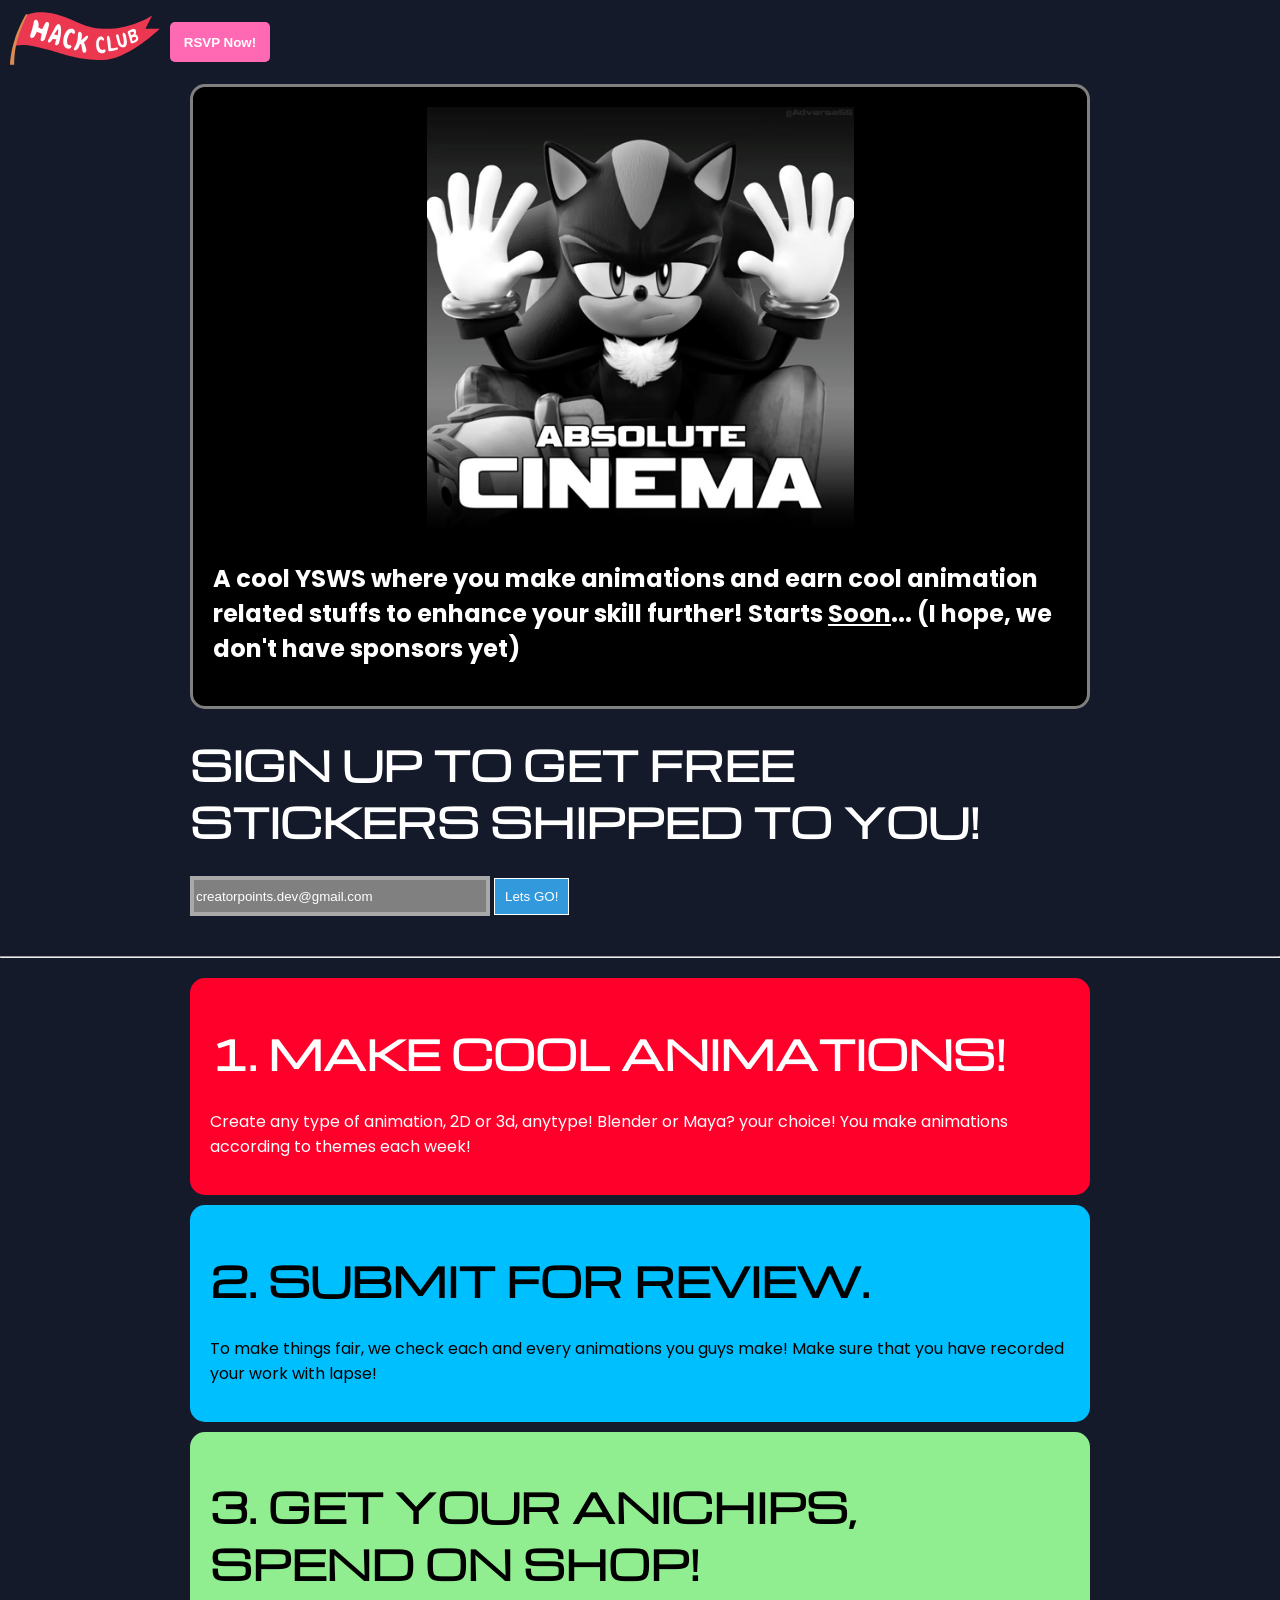
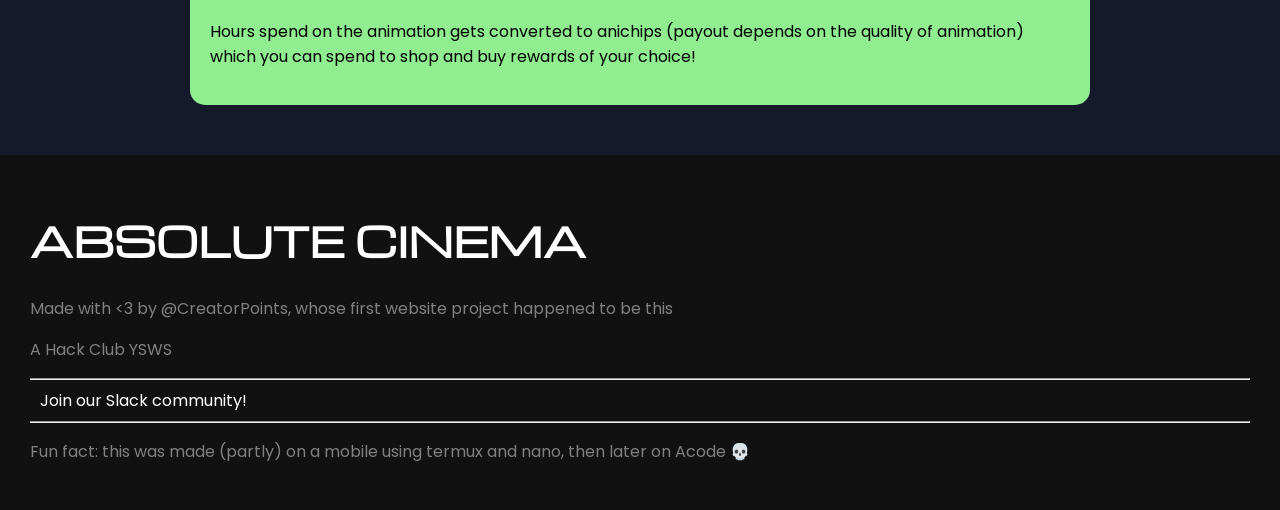
==== admin.html @ b827453b "Add role-based navigation, shop, review, admin pages, custom emoji support, and styling updates" ====
<!DOCTYPE html>
<html lang="en">
  <head>
    <meta charset="UTF-8">
    <title>Admin Dashboard - Absolute Cinema</title>
    <meta name="viewport" content="width=device-width, initial-scale=1">
    <link rel="preconnect" href="https://fonts.googleapis.com">
    <link rel="preconnect" href="https://fonts.gstatic.com" crossorigin>
    <link href="https://fonts.googleapis.com/css2?family=Poppins:wght@400;500;700&display=swap" rel="stylesheet">
    <link href="https://fonts.googleapis.com/css2?family=Michroma&display=swap" rel="stylesheet">
    <link rel="stylesheet" href="./dash.css">
  </head>
  <body>
    <div class="dashboard-container">
      <aside class="dashboard-sidebar">
        <div class="sidebar-brand">
          <a href="https://hackclub.com/">
            <img src="assets/hackclub.svg" alt="Hack Club" width="140" height="53">
          </a>
        </div>
        <div class="sidebar-action">
          <a href="dashboard.html" style="text-decoration: none; width: 100%;">
            <button class="create-film-btn" type="button">
              Dashboard
            </button>
          </a>
        </div>
        <nav class="sidebar-nav">
          <a href="dashboard.html#animations" class="sidebar-link">Animations</a>
          <a href="shop.html" class="sidebar-link">Shop</a>
          <a href="profile.html" class="sidebar-link">Profile</a>
          <a href="review.html" id="review-nav-link" class="sidebar-link">Review</a>
          <a href="admin.html" id="admin-nav-link" class="sidebar-link" style="color: #4DA3FF; background: rgba(77, 163, 255, 0.12); border-color: rgba(77, 163, 255, 0.35);">Admin</a>
        </nav>
        <div class="sidebar-footer">
          <button class="logout-btn" onclick="logoutCinema()">Log out</button>
        </div>
      </aside>
      <div class="dashboard-main-content">
        <div class="floating-balance-badge">:anichips:<span id="anichips-balance">0</span></div>
        <header class="greet">
          <h1><span>Admin Console</span></h1>
          <p>System status, user management, and event controls.</p>
        </header>
        <hr>
        <main>
          <section class="admin-panel">
            <h2>Overview</h2>
            <div class="stats-grid">
              <div class="stat-card">
                <h3>System Status</h3>
                <p><strong style="color: #4ade80;">Active</strong></p>
              </div>
            </div>
          </section>
        </main>
        <hr>
        <footer>
          <h1><b>Absolute Cinema</b></h1>
          <p>Made with &lt;3 by @CreatorPoints, whose first website project happened to be this</p>
          <p>A Hack Club YSWS</p>
          <hr>
          <div class="community">
            <a href="https://app.slack.com/client/E09V59WQY1E/C0C4S835R4L" target="_blank">Join our Slack community!</a>
          </div>
        </footer>
      </div>
    </div>
    <script src="emoji.js"></script>
    <script src="authfetch.js"></script>
  </body>
</html>
---- dash.css ----
* {
  box-sizing: border-box;
}

body {
  background: #151a2b;
  color: white;
  font-family: 'Poppins', sans-serif;
  margin: 0;
  line-height: 1.5;
}

img {
  max-width: 100%;
}

h1 {
  font-size: 36px;
  font-family: 'Michroma', sans-serif;
  text-transform: uppercase;
  margin: 0 0 10px 0;
}

h2 {
  font-family: 'Michroma', sans-serif;
  font-size: 20px;
  text-transform: uppercase;
  letter-spacing: 0.5px;
  color: #f1f5f9;
  margin: 0 0 20px 0;
}

h3 {
  font-weight: 600;
  margin: 0;
}

a {
  color: #4DA3FF;
  transition: color 0.2s;
}

a:hover {
  color: #7dd3fc;
}

hr {
  border: none;
  height: 1px;
  background: rgba(255, 255, 255, 0.08);
  margin: 35px 0;
}

/* ==========================================================================
   Dashboard Container & Left Sidebar
   ========================================================================== */
.dashboard-container {
  display: flex;
  min-height: 100vh;
}

.dashboard-sidebar {
  width: 250px;
  background: #111624;
  border-right: 1px solid rgba(255, 255, 255, 0.08);
  padding: 24px 18px;
  display: flex;
  flex-direction: column;
  position: sticky;
  top: 0;
  height: 100vh;
  z-index: 50;
  flex-shrink: 0;
}

.sidebar-brand {
  margin-bottom: 22px;
  padding: 0 4px;
}

.sidebar-action {
  margin-bottom: 20px;
  width: 100%;
}

.create-film-btn {
  width: 100%;
  box-sizing: border-box;
  display: flex;
  align-items: center;
  justify-content: center;
  gap: 8px;
  background: #3399dd;
  color: white;
  border: none;
  border-radius: 10px;
  padding: 13px 16px;
  font-family: 'Michroma', sans-serif;
  font-size: 13px;
  cursor: pointer;
  letter-spacing: 0.5px;
  box-shadow: 0 4px 16px rgba(51, 153, 221, 0.35);
  transition: background 0.2s, transform 0.1s, box-shadow 0.2s;
}

.create-film-btn:hover {
  background: #2581be;
  transform: translateY(-2px);
  box-shadow: 0 6px 20px rgba(51, 153, 221, 0.5);
}

.create-film-btn:active {
  transform: translateY(0);
}

.sidebar-nav {
  display: flex;
  flex-direction: column;
  align-items: stretch;
  width: 100%;
  box-sizing: border-box;
  gap: 10px;
  flex: 1;
  padding: 0;
  margin: 0;
}

.sidebar-link {
  display: flex;
  align-items: center;
  width: 100%;
  box-sizing: border-box;
  gap: 12px;
  color: #cbd5e1;
  background: rgba(255, 255, 255, 0.04);
  border: 1px solid rgba(255, 255, 255, 0.08);
  text-decoration: none;
  font-weight: 500;
  font-size: 14px;
  padding: 12px 16px;
  border-radius: 10px;
  transition: background 0.2s, color 0.2s, border-color 0.2s, transform 0.15s;
}

.sidebar-link:hover {
  background: rgba(77, 163, 255, 0.12);
  border-color: rgba(77, 163, 255, 0.35);
  color: #4DA3FF;
  transform: translateX(2px);
}

.sidebar-link:active {
  transform: translateX(0);
}

#review-nav-link,
#admin-nav-link {
  display: none;
}

.sidebar-footer {
  margin-top: auto;
  padding-top: 16px;
  border-top: 1px solid rgba(255, 255, 255, 0.08);
  width: 100%;
}

.sidebar-footer .logout-btn {
  width: 100%;
  box-sizing: border-box;
  display: block;
  text-align: center;
  border-radius: 10px;
  padding: 12px 16px;
  font-weight: 600;
}

.dashboard-main-content {
  flex: 1;
  min-width: 0;
  overflow-x: hidden;
}

/* ==========================================================================
   Navigation Bar (Legacy / Fallback)
   ========================================================================== */
nav:not(.sidebar-nav) {
  display: flex;
  align-items: center;
  justify-content: space-between;
  gap: 10px;
  padding: 15px 30px;
  max-width: 1000px;
  margin: 0 auto;
}

.logout-btn {
  background: #e11d48;
  color: white;
  border: none;
  border-radius: 8px;
  padding: 10px 20px;
  font-family: 'Poppins', sans-serif;
  font-weight: 600;
  font-size: 14px;
  cursor: pointer;
  transition: background 0.2s, transform 0.1s, box-shadow 0.2s;
}

.logout-btn:hover {
  background: #be123c;
  transform: translateY(-1px);
  box-shadow: 0 4px 12px rgba(225, 29, 72, 0.35);
}

.logout-btn:active {
  transform: translateY(0);
}

/* ==========================================================================
   Header & Greeting
   ========================================================================== */
.greet {
  padding: 30px 20px 10px;
  max-width: 900px;
  margin: 0 auto;
}

.greet p {
  color: #94a3b8;
  font-size: 16px;
  margin: 0;
}

#username-display {
  color: #4DA3FF;
  text-shadow: 0 0 16px rgba(77, 163, 255, 0.4);
}

/* ==========================================================================
   WIP Banner
   ========================================================================== */
.wip-banner {
  margin-top: 18px;
  background: linear-gradient(135deg, rgba(234, 179, 8, 0.12), rgba(249, 115, 22, 0.08));
  border: 1px solid rgba(234, 179, 8, 0.35);
  border-radius: 12px;
  padding: 14px 20px;
  display: flex;
  align-items: center;
  gap: 12px;
  box-shadow: 0 4px 16px rgba(0, 0, 0, 0.2);
}

.wip-banner .wip-icon {
  font-size: 22px;
  line-height: 1;
}

.wip-banner .wip-message {
  margin: 0;
  color: #fef08a;
  font-size: 15px;
  font-weight: 500;
  letter-spacing: 0.3px;
}

/* ==========================================================================
   Main Content Layout
   ========================================================================== */
main {
  max-width: 900px;
  margin: 0 auto;
  padding: 0 20px;
}

/* ==========================================================================
   Stats Overview
   ========================================================================== */
.stats-grid {
  display: grid;
  grid-template-columns: repeat(auto-fit, minmax(220px, 1fr));
  gap: 18px;
}

.stat-card {
  background: rgba(255, 255, 255, 0.035);
  border: 1px solid rgba(255, 255, 255, 0.08);
  border-radius: 14px;
  padding: 22px;
  transition: transform 0.2s ease, border-color 0.2s ease, box-shadow 0.2s ease;
}

.stat-card:hover {
  transform: translateY(-3px);
  border-color: rgba(77, 163, 255, 0.35);
  box-shadow: 0 8px 24px rgba(0, 0, 0, 0.3);
}

.stat-card h3 {
  font-size: 13px;
  text-transform: uppercase;
  letter-spacing: 1px;
  color: #94a3b8;
  margin-bottom: 12px;
}

.stat-card p {
  font-size: 15px;
  color: #94a3b8;
  margin: 0;
  display: flex;
  align-items: baseline;
  gap: 6px;
}

.stat-card strong {
  font-size: 34px;
  font-weight: 700;
  color: #4DA3FF;
  font-family: 'Michroma', sans-serif;
  line-height: 1;
}

/* ==========================================================================
   Weekly Theme Banner
   ========================================================================== */
.weekly-theme {
  background: linear-gradient(135deg, rgba(77, 163, 255, 0.12), rgba(124, 58, 237, 0.08));
  border: 1px solid rgba(77, 163, 255, 0.25);
  border-radius: 14px;
  padding: 24px 28px;
}

.weekly-theme h2 {
  color: #4DA3FF;
  margin-bottom: 12px;
}

.weekly-theme h3 {
  font-size: 18px;
  margin-bottom: 10px;
  color: #f8fafc;
}

.weekly-theme h3 span {
  color: #38bdf8;
  background: rgba(56, 189, 248, 0.15);
  padding: 3px 10px;
  border-radius: 6px;
  font-size: 15px;
  margin-left: 6px;
}

.section-title-row {
  display: flex;
  justify-content: space-between;
  align-items: center;
  margin-bottom: 20px;
  gap: 12px;
}

.section-title-row h2 {
  margin: 0;
}

.create-film-btn-small {
  background: rgba(77, 163, 255, 0.15);
  border: 1px solid rgba(77, 163, 255, 0.4);
  color: #4DA3FF;
  border-radius: 8px;
  padding: 8px 16px;
  font-family: 'Poppins', sans-serif;
  font-weight: 600;
  font-size: 13px;
  cursor: pointer;
  transition: background 0.2s, color 0.2s, border-color 0.2s;
}

.create-film-btn-small:hover {
  background: #4DA3FF;
  color: #0b1120;
}

/* ==========================================================================
   Create a Film Popup Modal
   ========================================================================== */
.modal-overlay {
  display: none;
  position: fixed;
  inset: 0;
  background: rgba(10, 15, 26, 0.85);
  backdrop-filter: blur(8px);
  z-index: 1000;
  align-items: center;
  justify-content: center;
  padding: 20px;
  overflow-y: auto;
}

.modal-overlay.active {
  display: flex;
}

.modal-content {
  background: #171d2f;
  border: 1px solid rgba(77, 163, 255, 0.3);
  border-radius: 16px;
  width: 100%;
  max-width: 580px;
  padding: 30px;
  box-shadow: 0 16px 40px rgba(0, 0, 0, 0.6), 0 0 30px rgba(77, 163, 255, 0.15);
  max-height: 90vh;
  overflow-y: auto;
  animation: modalFadeIn 0.2s ease-out;
}

@keyframes modalFadeIn {
  from {
    opacity: 0;
    transform: scale(0.96) translateY(-10px);
  }
  to {
    opacity: 1;
    transform: scale(1) translateY(0);
  }
}

.modal-header {
  display: flex;
  justify-content: space-between;
  align-items: center;
  margin-bottom: 6px;
}

.modal-header h2 {
  font-size: 20px;
  color: #4DA3FF;
  margin: 0;
}

.modal-close-x {
  background: transparent;
  border: none;
  color: #94a3b8;
  font-size: 28px;
  line-height: 1;
  cursor: pointer;
  padding: 0 4px;
  transition: color 0.2s;
}

.modal-close-x:hover {
  color: white;
}

.modal-subtitle {
  color: #94a3b8;
  font-size: 14px;
  margin: 0 0 20px 0;
}

.modal-form {
  display: flex;
  flex-direction: column;
  gap: 14px;
}

.form-group {
  display: flex;
  flex-direction: column;
  gap: 6px;
}

.form-row {
  display: grid;
  grid-template-columns: 1fr 1fr;
  gap: 14px;
}

.modal-form label {
  font-size: 13px;
  font-weight: 500;
  color: #cbd5e1;
}

.modal-form input,
.modal-form textarea {
  background: rgba(15, 23, 42, 0.8);
  border: 1px solid rgba(255, 255, 255, 0.14);
  border-radius: 8px;
  color: white;
  padding: 11px 14px;
  font-family: 'Poppins', sans-serif;
  font-size: 14px;
  outline: none;
  transition: border-color 0.2s, box-shadow 0.2s;
}

.modal-form input:focus,
.modal-form textarea:focus {
  border-color: #4DA3FF;
  box-shadow: 0 0 0 3px rgba(77, 163, 255, 0.2);
}

.modal-form input::placeholder,
.modal-form textarea::placeholder {
  color: #64748b;
}

.modal-form textarea {
  resize: vertical;
  min-height: 80px;
}

.modal-actions {
  display: flex;
  justify-content: flex-end;
  gap: 12px;
  margin-top: 10px;
}

.cancel-modal-btn {
  background: transparent;
  border: 1px solid rgba(255, 255, 255, 0.18);
  color: #cbd5e1;
  border-radius: 8px;
  padding: 11px 20px;
  font-family: 'Poppins', sans-serif;
  font-weight: 500;
  font-size: 14px;
  cursor: pointer;
  transition: background 0.2s, color 0.2s;
}

.cancel-modal-btn:hover {
  background: rgba(255, 255, 255, 0.08);
  color: white;
}

.submit-modal-btn {
  background: #3399dd;
  color: white;
  border: none;
  border-radius: 8px;
  padding: 11px 22px;
  font-family: 'Michroma', sans-serif;
  font-size: 13px;
  cursor: pointer;
  letter-spacing: 0.5px;
  transition: background 0.2s, transform 0.1s, box-shadow 0.2s;
}

.submit-modal-btn:hover {
  background: #2581be;
  transform: translateY(-1px);
  box-shadow: 0 4px 15px rgba(51, 153, 221, 0.4);
}

.submit-modal-btn:active {
  transform: translateY(0);
}

/* ==========================================================================
   Animations Section & Cards
   ========================================================================== */
.animation-list {
  display: grid;
  grid-template-columns: repeat(auto-fill, minmax(280px, 1fr));
  gap: 18px;
}

.animation-card {
  background: rgba(255, 255, 255, 0.035);
  border: 1px solid rgba(255, 255, 255, 0.08);
  border-radius: 14px;
  padding: 22px;
  transition: transform 0.2s ease, border-color 0.2s ease, box-shadow 0.2s ease;
}

.animation-card:hover {
  transform: translateY(-3px);
  border-color: rgba(77, 163, 255, 0.35);
  box-shadow: 0 8px 24px rgba(0, 0, 0, 0.35);
}

.animation-card h3 {
  font-size: 17px;
  margin-bottom: 12px;
  color: #f8fafc;
}

.animation-card p {
  margin: 6px 0;
  color: #94a3b8;
  font-size: 14px;
}

.animation-card p strong {
  color: #e2e8f0;
}

.animation-card a {
  display: inline-block;
  margin-top: 8px;
  font-size: 13px;
  font-weight: 500;
  text-decoration: none;
}

.animation-card a:hover {
  text-decoration: underline;
}

/* ==========================================================================
   AniChips Rewards Shop
   ========================================================================== */
.rewards-shop {
  margin-top: 10px;
}

.rewards-shop p {
  color: #94a3b8;
  font-size: 15px;
}

/* ==========================================================================
   Floating Balance Badge
   ========================================================================== */
.floating-balance-badge {
  position: fixed;
  top: 24px;
  right: 28px;
  z-index: 100;
  display: inline-flex;
  align-items: center;
  gap: 8px;
  background: rgba(17, 22, 36, 0.88);
  backdrop-filter: blur(12px);
  -webkit-backdrop-filter: blur(12px);
  border: 1px solid rgba(77, 163, 255, 0.35);
  box-shadow: 0 4px 20px rgba(0, 0, 0, 0.45), 0 0 15px rgba(77, 163, 255, 0.15);
  border-radius: 9999px;
  padding: 8px 18px;
  font-family: 'Michroma', sans-serif;
  font-size: 14px;
  color: #f8fafc;
  letter-spacing: 0.5px;
  transition: transform 0.2s ease, box-shadow 0.2s ease, border-color 0.2s ease;
  user-select: none;
}

.floating-balance-badge:hover {
  transform: translateY(-2px);
  border-color: #4DA3FF;
  box-shadow: 0 6px 24px rgba(77, 163, 255, 0.25);
}

.floating-balance-badge span {
  color: #38bdf8;
  font-weight: 700;
}

@media (max-width: 800px) {
  .floating-balance-badge {
    top: 16px;
    right: 16px;
    padding: 6px 14px;
    font-size: 12px;
  }
}

/* ==========================================================================
   Footer
   ========================================================================== */
footer {
  background: #111;
  color: white;
  padding: 40px 20px;
  margin-top: 60px;
  text-align: center;
}

footer h1 {
  font-size: 28px;
}

footer p {
  color: #64748b;
  margin: 6px 0;
  font-size: 14px;
}

footer hr {
  max-width: 400px;
  margin: 20px auto;
}

footer a {
  color: #94a3b8;
  text-decoration: none;
  font-weight: 500;
}

footer a:hover {
  color: #4DA3FF;
}

/* ==========================================================================
   Responsive Breakpoints
   ========================================================================== */
@media (max-width: 800px) {
  .dashboard-container {
    flex-direction: column;
  }

  .dashboard-sidebar {
    width: 100%;
    height: auto;
    position: static;
    border-right: none;
    border-bottom: 1px solid rgba(255, 255, 255, 0.08);
    padding: 16px 20px;
  }

  .sidebar-brand {
    display: flex;
    justify-content: space-between;
    align-items: center;
    margin-bottom: 15px;
  }

  .sidebar-nav {
    flex-direction: row;
    flex-wrap: wrap;
    gap: 10px;
    margin-top: 10px;
    width: 100%;
  }

  .sidebar-link {
    flex: 1 1 calc(50% - 10px);
    min-width: 120px;
    justify-content: center;
    font-size: 13px;
    padding: 10px 14px;
  }

  .sidebar-footer {
    display: block;
    margin-top: 12px;
    padding-top: 12px;
  }
}

@media (max-width: 650px) {
  nav:not(.sidebar-nav) {
    padding: 15px 20px;
  }

  h1 {
    font-size: 26px;
  }

  .weekly-theme {
    padding: 20px;
  }

  .modal-content {
    padding: 20px;
  }

  .form-row {
    grid-template-columns: 1fr;
  }
}

/* ==========================================================================
   Slack & Custom Emojis
   ========================================================================== */
.slack-emoji {
  display: inline-block;
  height: 1.25em;
  width: 1.25em;
  vertical-align: -0.22em;
  object-fit: contain;
  margin: 0 0.05em;
}
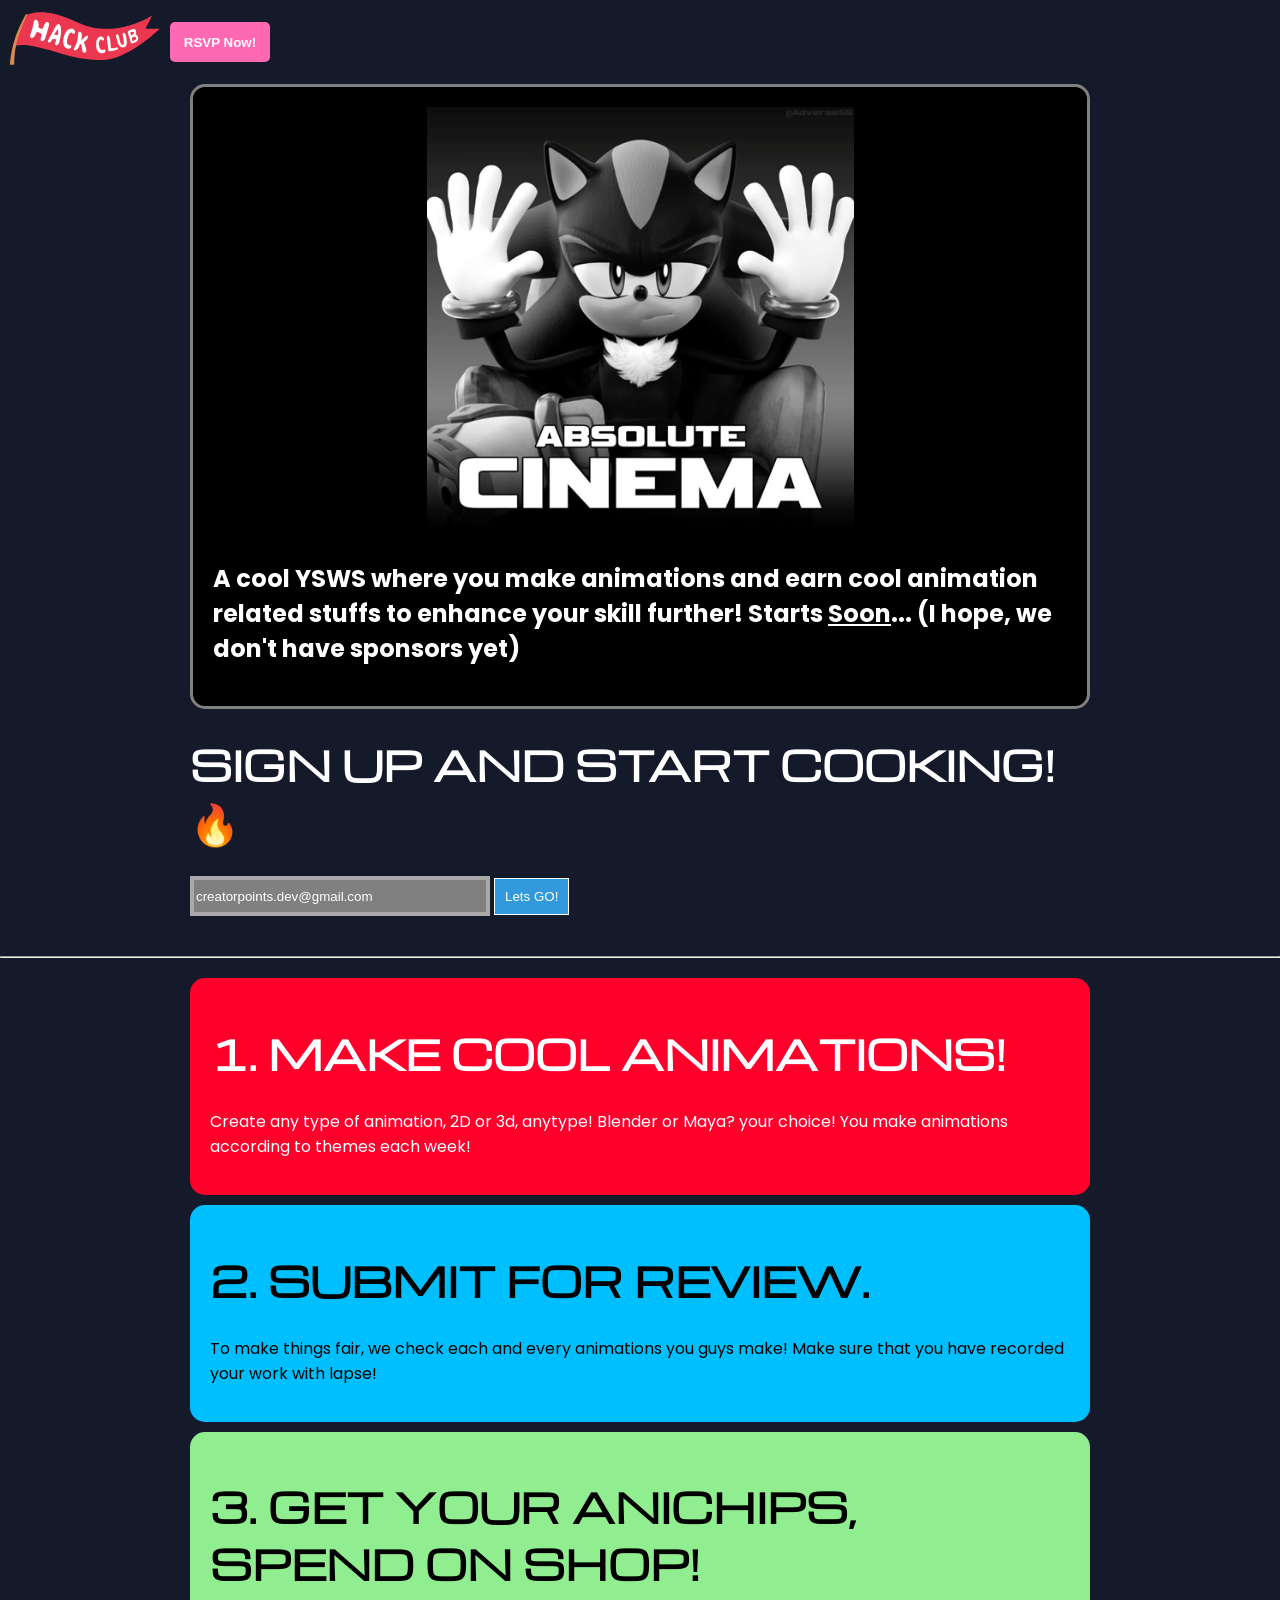
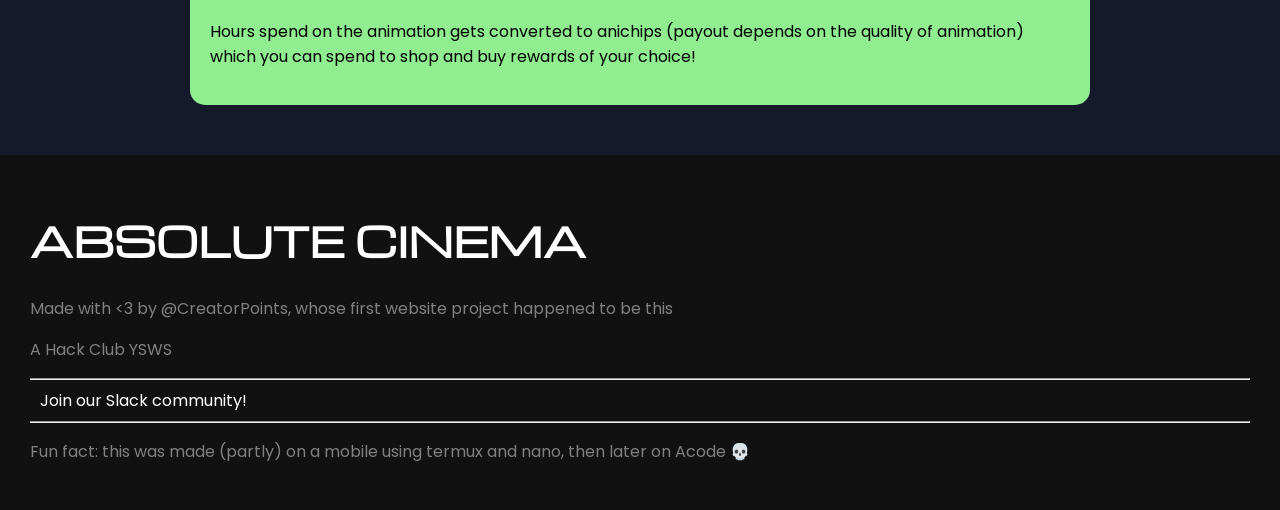
==== commit 6b21eee1: "Make admin user list toggleable via button instead of open by default" ====
--- a/admin.html
+++ b/admin.html
@@ -52,6 +52,36 @@
                 <p><strong style="color: #4ade80;">Active</strong></p>
               </div>
             </div>
+
+            <div style="margin-top: 30px;">
+              <button type="button" id="toggle-users-btn" class="action-btn btn-secondary">
+                👥 View User List <span id="user-count-badge" class="review-count-badge" style="display: none;">0</span>
+              </button>
+            </div>
+
+            <div id="users-container" class="admin-users-card" style="display: none;">
+              <div class="admin-users-header">
+                <h3>User Management</h3>
+                <button type="button" id="close-users-btn" class="modal-close-x" style="font-size: 20px;">&times;</button>
+              </div>
+              <div class="users-table-container">
+                <table class="admin-users-table">
+                  <thead>
+                    <tr>
+                      <th>ID</th>
+                      <th>Name</th>
+                      <th>Email</th>
+                      <th>Role</th>
+                      <th>AniChips</th>
+                      <th>Joined</th>
+                    </tr>
+                  </thead>
+                  <tbody id="users-table-body">
+                    <tr><td colspan="6" style="text-align: center; color: #94a3b8; padding: 24px;">Click to load users...</td></tr>
+                  </tbody>
+                </table>
+              </div>
+            </div>
           </section>
         </main>
         <hr>
@@ -68,5 +98,6 @@
     </div>
     <script src="emoji.js"></script>
     <script src="authfetch.js"></script>
+    <script src="admin.js"></script>
   </body>
 </html>
--- a/dash.css
+++ b/dash.css
@@ -785,4 +785,325 @@
   vertical-align: -0.22em;
   object-fit: contain;
   margin: 0 0.05em;
+}
+
+/* ==========================================================================
+   Review Desk Styles
+   ========================================================================== */
+.review-card {
+  background: rgba(255, 255, 255, 0.035);
+  border: 1px solid rgba(255, 255, 255, 0.08);
+  border-radius: 14px;
+  padding: 22px;
+  margin-bottom: 18px;
+  transition: border-color 0.2s;
+}
+
+.review-card:hover {
+  border-color: rgba(77, 163, 255, 0.3);
+}
+
+.review-card-header {
+  display: flex;
+  justify-content: space-between;
+  align-items: flex-start;
+  gap: 14px;
+  flex-wrap: wrap;
+  margin-bottom: 10px;
+}
+
+.review-card-title {
+  font-size: 18px;
+  color: #f8fafc;
+  margin: 0;
+  font-family: 'Michroma', sans-serif;
+}
+
+.review-card-meta {
+  color: #94a3b8;
+  font-size: 13px;
+  margin: 4px 0 12px 0;
+}
+
+.review-actions-row {
+  display: flex;
+  gap: 12px;
+  align-items: center;
+  flex-wrap: wrap;
+  margin-top: 14px;
+  padding-top: 14px;
+  border-top: 1px solid rgba(255, 255, 255, 0.06);
+}
+
+.btn-approve {
+  background: #22c55e;
+  color: white;
+  border: none;
+  border-radius: 8px;
+  padding: 9px 18px;
+  font-weight: 600;
+  font-size: 13px;
+  cursor: pointer;
+  transition: background 0.2s, transform 0.1s;
+}
+
+.btn-approve:hover {
+  background: #16a34a;
+  transform: translateY(-1px);
+}
+
+.btn-decline {
+  background: rgba(239, 68, 68, 0.15);
+  color: #f87171;
+  border: 1px solid rgba(239, 68, 68, 0.3);
+  border-radius: 8px;
+  padding: 9px 18px;
+  font-weight: 600;
+  font-size: 13px;
+  cursor: pointer;
+  transition: background 0.2s, transform 0.1s;
+}
+
+.btn-decline:hover {
+  background: rgba(239, 68, 68, 0.25);
+  transform: translateY(-1px);
+}
+
+.review-card-banner {
+  width: 100%;
+  max-height: 240px;
+  border-radius: 10px;
+  overflow: hidden;
+  margin-bottom: 16px;
+  background: rgba(0, 0, 0, 0.4);
+  border: 1px solid rgba(255, 255, 255, 0.08);
+}
+
+.review-card-banner img {
+  width: 100%;
+  max-height: 240px;
+  object-fit: cover;
+  display: block;
+}
+
+.review-card-inputs-grid {
+  display: grid;
+  grid-template-columns: 1fr 1fr;
+  gap: 14px;
+  margin: 16px 0;
+  padding: 16px;
+  background: rgba(0, 0, 0, 0.25);
+  border-radius: 10px;
+  border: 1px solid rgba(255, 255, 255, 0.06);
+}
+
+.review-input-group {
+  display: flex;
+  flex-direction: column;
+  gap: 6px;
+}
+
+.review-input-group.full-width {
+  grid-column: 1 / -1;
+}
+
+.review-input-group label {
+  font-size: 12px;
+  font-weight: 600;
+  color: #94a3b8;
+  text-transform: uppercase;
+  letter-spacing: 0.5px;
+}
+
+.review-field-input {
+  background: rgba(255, 255, 255, 0.06);
+  border: 1px solid rgba(255, 255, 255, 0.14);
+  border-radius: 8px;
+  color: white;
+  padding: 10px 12px;
+  font-family: 'Poppins', sans-serif;
+  font-size: 14px;
+  outline: none;
+  transition: border-color 0.2s, box-shadow 0.2s;
+}
+
+.review-field-input:focus {
+  border-color: #4DA3FF;
+  box-shadow: 0 0 0 3px rgba(77, 163, 255, 0.2);
+}
+
+.review-field-input::placeholder {
+  color: #64748b;
+}
+
+.review-summary-box {
+  background: rgba(255, 255, 255, 0.03);
+  border-radius: 8px;
+  padding: 12px 14px;
+  margin-top: 12px;
+  border-left: 3px solid #3399dd;
+  font-size: 13px;
+  color: #cbd5e1;
+  display: flex;
+  flex-direction: column;
+  gap: 4px;
+}
+
+.review-category-header {
+  display: flex;
+  align-items: center;
+  justify-content: space-between;
+  margin-top: 36px;
+  margin-bottom: 16px;
+}
+
+.review-category-header h2 {
+  font-size: 20px;
+  color: #f8fafc;
+  margin: 0;
+  display: flex;
+  align-items: center;
+  gap: 10px;
+}
+
+.review-count-badge {
+  background: rgba(77, 163, 255, 0.15);
+  color: #38bdf8;
+  font-size: 12px;
+  padding: 3px 9px;
+  border-radius: 999px;
+  font-weight: 600;
+}
+
+/* ==========================================================================
+   Admin Panel Styles
+   ========================================================================== */
+.action-btn {
+  display: inline-flex;
+  align-items: center;
+  justify-content: center;
+  gap: 8px;
+  padding: 10px 20px;
+  border-radius: 8px;
+  font-size: 14px;
+  font-weight: 500;
+  cursor: pointer;
+  text-decoration: none;
+  transition: transform 0.15s, background 0.2s, box-shadow 0.2s, border-color 0.2s;
+  border: none;
+  font-family: 'Poppins', sans-serif;
+}
+
+.action-btn:active {
+  transform: translateY(0);
+}
+
+.btn-primary {
+  background: #3399dd;
+  color: white;
+}
+
+.btn-primary:hover {
+  background: #2581be;
+  transform: translateY(-2px);
+  box-shadow: 0 4px 15px rgba(51, 153, 221, 0.4);
+}
+
+.btn-secondary {
+  background: rgba(255, 255, 255, 0.08);
+  color: #e2e8f0;
+  border: 1px solid rgba(255, 255, 255, 0.15);
+}
+
+.btn-secondary:hover {
+  background: rgba(255, 255, 255, 0.15);
+  transform: translateY(-2px);
+}
+
+.admin-users-card {
+  background: rgba(255, 255, 255, 0.035);
+  border: 1px solid rgba(255, 255, 255, 0.08);
+  border-radius: 14px;
+  padding: 24px;
+  margin-top: 20px;
+}
+
+.admin-users-header {
+  display: flex;
+  justify-content: space-between;
+  align-items: center;
+  margin-bottom: 16px;
+}
+
+.admin-users-header h3 {
+  margin: 0;
+  font-family: 'Michroma', sans-serif;
+  font-size: 16px;
+  color: #f8fafc;
+}
+
+.users-table-container {
+  overflow-x: auto;
+  border-radius: 10px;
+  border: 1px solid rgba(255, 255, 255, 0.08);
+  background: rgba(0, 0, 0, 0.25);
+}
+
+.admin-users-table {
+  width: 100%;
+  border-collapse: collapse;
+  text-align: left;
+  font-size: 13px;
+}
+
+.admin-users-table th {
+  background: rgba(255, 255, 255, 0.05);
+  padding: 12px 16px;
+  color: #94a3b8;
+  font-weight: 600;
+  text-transform: uppercase;
+  font-size: 11px;
+  letter-spacing: 0.5px;
+  border-bottom: 1px solid rgba(255, 255, 255, 0.08);
+}
+
+.admin-users-table td {
+  padding: 14px 16px;
+  border-bottom: 1px solid rgba(255, 255, 255, 0.05);
+  color: #e2e8f0;
+}
+
+.admin-users-table tr:last-child td {
+  border-bottom: none;
+}
+
+.admin-users-table tr:hover td {
+  background: rgba(255, 255, 255, 0.02);
+}
+
+.role-pill {
+  display: inline-block;
+  padding: 3px 10px;
+  border-radius: 999px;
+  font-size: 11px;
+  font-weight: 600;
+  text-transform: uppercase;
+}
+
+.role-admin {
+  background: rgba(239, 68, 68, 0.15);
+  color: #f87171;
+  border: 1px solid rgba(239, 68, 68, 0.3);
+}
+
+.role-reviewer {
+  background: rgba(77, 163, 255, 0.15);
+  color: #4DA3FF;
+  border: 1px solid rgba(77, 163, 255, 0.3);
+}
+
+.role-participant {
+  background: rgba(148, 163, 184, 0.12);
+  color: #94a3b8;
+  border: 1px solid rgba(148, 163, 184, 0.25);
 }
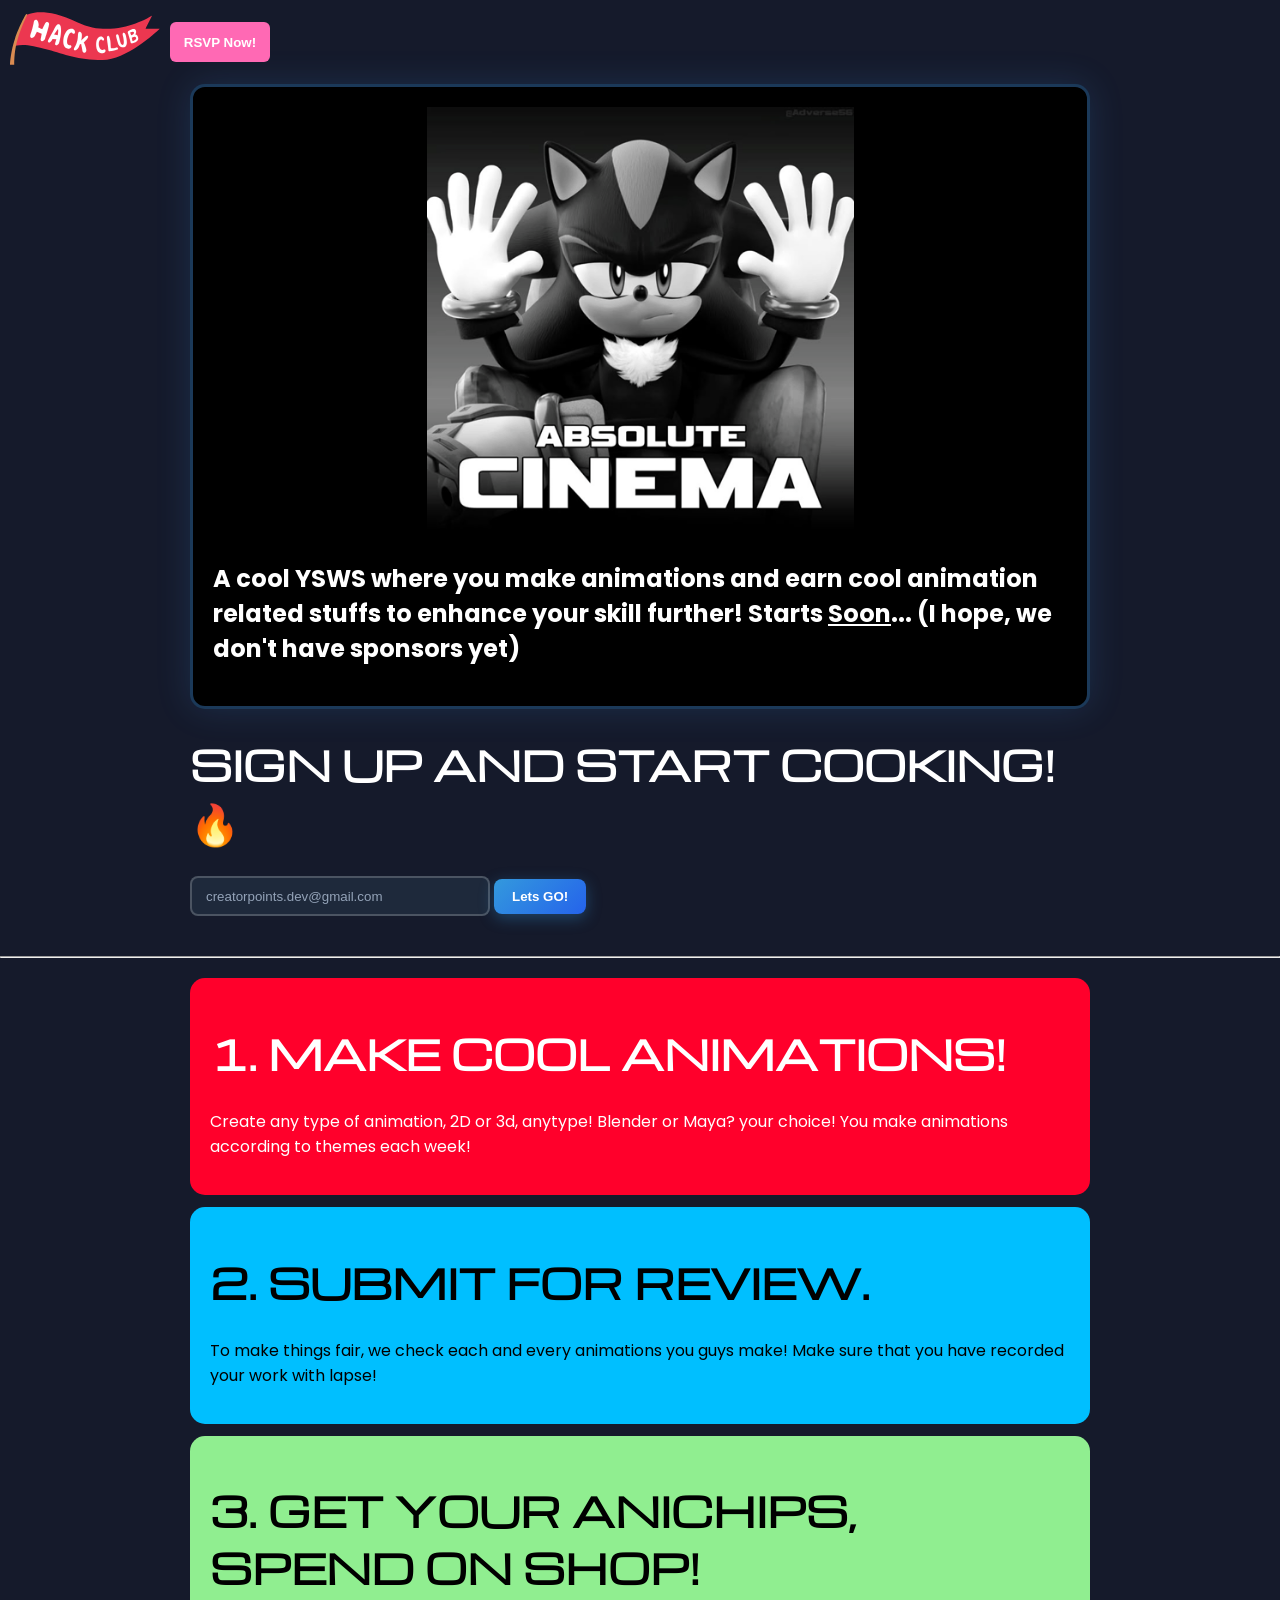
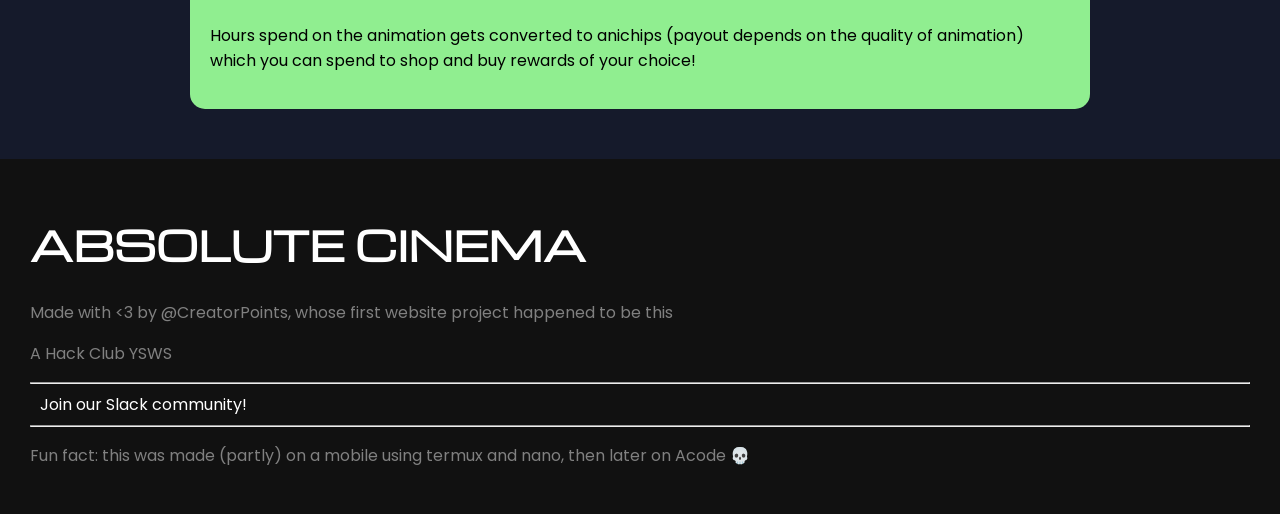
==== commit c232e337: "Add animations across all components and enforce single-tab navigation" ====
--- a/admin.html
+++ b/admin.html
@@ -69,11 +69,11 @@
                   <thead>
                     <tr>
                       <th>ID</th>
-                      <th>Name</th>
-                      <th>Email</th>
+                      <th>User</th>
                       <th>Role</th>
                       <th>AniChips</th>
-                      <th>Joined</th>
+                      <th>Films</th>
+                      <th>Save</th>
                     </tr>
                   </thead>
                   <tbody id="users-table-body">
@@ -91,11 +91,25 @@
           <p>A Hack Club YSWS</p>
           <hr>
           <div class="community">
-            <a href="https://app.slack.com/client/E09V59WQY1E/C0C4S835R4L" target="_blank">Join our Slack community!</a>
+            <a href="https://app.slack.com/client/E09V59WQY1E/C0C4S835R4L">Join our Slack community!</a>
           </div>
         </footer>
       </div>
     </div>
+
+    <div id="user-films-modal" class="modal-overlay">
+      <div class="modal-content" style="max-width: 800px; max-height: 90vh; overflow-y: auto;">
+        <div class="modal-header">
+          <h2 id="modal-user-films-title">Films by Creator</h2>
+          <button type="button" id="close-user-films-x" class="modal-close-x" aria-label="Close modal">&times;</button>
+        </div>
+        <p id="modal-user-films-subtitle" class="modal-subtitle">Manage projects, edit info, provide feedback, or award Absolute Cinema.</p>
+        <div id="user-films-list" style="margin-top: 15px;">
+          <p style="color: #94a3b8; text-align: center; padding: 20px;">Loading films...</p>
+        </div>
+      </div>
+    </div>
+
     <script src="emoji.js"></script>
     <script src="authfetch.js"></script>
     <script src="admin.js"></script>
--- a/dash.css
+++ b/dash.css
@@ -47,7 +47,9 @@
 hr {
   border: none;
   height: 1px;
-  background: rgba(255, 255, 255, 0.08);
+  background: linear-gradient(90deg, transparent 0%, rgba(77, 163, 255, 0.4) 50%, transparent 100%);
+  background-size: 200% 100%;
+  animation: hrLightSweep 8s linear infinite;
   margin: 35px 0;
 }
 
@@ -78,6 +80,15 @@
   padding: 0 4px;
 }
 
+.sidebar-brand img {
+  transition: all 0.3s cubic-bezier(0.16, 1, 0.3, 1);
+}
+
+.sidebar-brand img:hover {
+  transform: scale(1.06) rotate(-1deg);
+  filter: drop-shadow(0 0 12px rgba(255, 0, 43, 0.6));
+}
+
 .sidebar-action {
   margin-bottom: 20px;
   width: 100%;
@@ -90,7 +101,9 @@
   align-items: center;
   justify-content: center;
   gap: 8px;
-  background: #3399dd;
+  background: linear-gradient(135deg, #3399dd 0%, #2563eb 50%, #38bdf8 100%);
+  background-size: 200% 200%;
+  animation: buttonGradientFlow 6s ease infinite;
   color: white;
   border: none;
   border-radius: 10px;
@@ -100,17 +113,16 @@
   cursor: pointer;
   letter-spacing: 0.5px;
   box-shadow: 0 4px 16px rgba(51, 153, 221, 0.35);
-  transition: background 0.2s, transform 0.1s, box-shadow 0.2s;
+  transition: all 0.25s cubic-bezier(0.16, 1, 0.3, 1);
 }
 
 .create-film-btn:hover {
-  background: #2581be;
-  transform: translateY(-2px);
-  box-shadow: 0 6px 20px rgba(51, 153, 221, 0.5);
+  transform: translateY(-3px) scale(1.02);
+  box-shadow: 0 8px 25px rgba(51, 153, 221, 0.55);
 }
 
 .create-film-btn:active {
-  transform: translateY(0);
+  transform: translateY(1px) scale(0.97);
 }
 
 .sidebar-nav {
@@ -139,18 +151,19 @@
   font-size: 14px;
   padding: 12px 16px;
   border-radius: 10px;
-  transition: background 0.2s, color 0.2s, border-color 0.2s, transform 0.15s;
+  transition: all 0.25s cubic-bezier(0.16, 1, 0.3, 1);
 }
 
 .sidebar-link:hover {
-  background: rgba(77, 163, 255, 0.12);
-  border-color: rgba(77, 163, 255, 0.35);
+  background: rgba(77, 163, 255, 0.15);
+  border-color: rgba(77, 163, 255, 0.45);
   color: #4DA3FF;
-  transform: translateX(2px);
+  transform: translateX(6px);
+  box-shadow: 0 4px 16px rgba(0, 0, 0, 0.25), inset 3px 0 0 #4DA3FF;
 }
 
 .sidebar-link:active {
-  transform: translateX(0);
+  transform: translateX(3px) scale(0.97);
 }
 
 #review-nav-link,
@@ -250,11 +263,20 @@
   align-items: center;
   gap: 12px;
   box-shadow: 0 4px 16px rgba(0, 0, 0, 0.2);
+  animation: wipPulse 4s ease-in-out infinite;
+  transition: all 0.3s ease;
+}
+
+.wip-banner:hover {
+  transform: translateY(-2px);
+  box-shadow: 0 8px 24px rgba(234, 179, 8, 0.25);
 }
 
 .wip-banner .wip-icon {
   font-size: 22px;
   line-height: 1;
+  display: inline-block;
+  animation: sirenWiggle 2.5s ease-in-out infinite;
 }
 
 .wip-banner .wip-message {
@@ -267,7 +289,7 @@
 
 /* ==========================================================================
    Main Content Layout
-   ========================================================================== */
+   ========================================================================= */
 main {
   max-width: 900px;
   margin: 0 auto;
@@ -276,7 +298,7 @@
 
 /* ==========================================================================
    Stats Overview
-   ========================================================================== */
+   ========================================================================= */
 .stats-grid {
   display: grid;
   grid-template-columns: repeat(auto-fit, minmax(220px, 1fr));
@@ -288,13 +310,16 @@
   border: 1px solid rgba(255, 255, 255, 0.08);
   border-radius: 14px;
   padding: 22px;
-  transition: transform 0.2s ease, border-color 0.2s ease, box-shadow 0.2s ease;
+  transition: all 0.3s cubic-bezier(0.16, 1, 0.3, 1);
+  animation: cardSlideUp 0.6s cubic-bezier(0.16, 1, 0.3, 1) both;
+  position: relative;
+  overflow: hidden;
 }
 
 .stat-card:hover {
-  transform: translateY(-3px);
-  border-color: rgba(77, 163, 255, 0.35);
-  box-shadow: 0 8px 24px rgba(0, 0, 0, 0.3);
+  transform: translateY(-6px) scale(1.02);
+  border-color: rgba(77, 163, 255, 0.45);
+  box-shadow: 0 14px 32px rgba(0, 0, 0, 0.45), 0 0 24px rgba(77, 163, 255, 0.2);
 }
 
 .stat-card h3 {
@@ -303,6 +328,11 @@
   letter-spacing: 1px;
   color: #94a3b8;
   margin-bottom: 12px;
+  transition: color 0.3s ease;
+}
+
+.stat-card:hover h3 {
+  color: #cbd5e1;
 }
 
 .stat-card p {
@@ -320,16 +350,30 @@
   color: #4DA3FF;
   font-family: 'Michroma', sans-serif;
   line-height: 1;
+  display: inline-block;
+  transition: all 0.3s cubic-bezier(0.16, 1, 0.3, 1);
+}
+
+.stat-card:hover strong {
+  transform: scale(1.08);
+  text-shadow: 0 0 20px rgba(77, 163, 255, 0.7);
 }
 
 /* ==========================================================================
    Weekly Theme Banner
-   ========================================================================== */
+   ========================================================================= */
 .weekly-theme {
   background: linear-gradient(135deg, rgba(77, 163, 255, 0.12), rgba(124, 58, 237, 0.08));
   border: 1px solid rgba(77, 163, 255, 0.25);
   border-radius: 14px;
   padding: 24px 28px;
+  animation: themeGlow 6s ease-in-out infinite;
+  transition: all 0.3s cubic-bezier(0.16, 1, 0.3, 1);
+}
+
+.weekly-theme:hover {
+  transform: translateY(-3px);
+  box-shadow: 0 10px 32px rgba(77, 163, 255, 0.2);
 }
 
 .weekly-theme h2 {
@@ -575,19 +619,35 @@
   border: 1px solid rgba(255, 255, 255, 0.08);
   border-radius: 14px;
   padding: 22px;
-  transition: transform 0.2s ease, border-color 0.2s ease, box-shadow 0.2s ease;
+  transition: all 0.3s cubic-bezier(0.16, 1, 0.3, 1);
+  animation: cardSlideUp 0.5s cubic-bezier(0.16, 1, 0.3, 1) both;
+  overflow: hidden;
 }
 
 .animation-card:hover {
-  transform: translateY(-3px);
-  border-color: rgba(77, 163, 255, 0.35);
-  box-shadow: 0 8px 24px rgba(0, 0, 0, 0.35);
+  transform: translateY(-6px) scale(1.02);
+  border-color: rgba(77, 163, 255, 0.45);
+  box-shadow: 0 16px 36px rgba(0, 0, 0, 0.45), 0 0 24px rgba(77, 163, 255, 0.2);
+}
+
+.animation-card img {
+  transition: transform 0.4s cubic-bezier(0.16, 1, 0.3, 1), filter 0.4s ease;
+}
+
+.animation-card:hover img {
+  transform: scale(1.06);
+  filter: brightness(1.08);
 }
 
 .animation-card h3 {
   font-size: 17px;
   margin-bottom: 12px;
   color: #f8fafc;
+  transition: color 0.2s;
+}
+
+.animation-card:hover h3 {
+  color: #4DA3FF;
 }
 
 .animation-card p {
@@ -606,10 +666,12 @@
   font-size: 13px;
   font-weight: 500;
   text-decoration: none;
+  transition: all 0.2s cubic-bezier(0.16, 1, 0.3, 1);
 }
 
 .animation-card a:hover {
   text-decoration: underline;
+  transform: translateX(4px);
 }
 
 /* ==========================================================================
@@ -636,8 +698,8 @@
   align-items: center;
   gap: 8px;
   background: rgba(17, 22, 36, 0.88);
-  backdrop-filter: blur(12px);
-  -webkit-backdrop-filter: blur(12px);
+  backdrop-filter: blur(14px);
+  -webkit-backdrop-filter: blur(14px);
   border: 1px solid rgba(77, 163, 255, 0.35);
   box-shadow: 0 4px 20px rgba(0, 0, 0, 0.45), 0 0 15px rgba(77, 163, 255, 0.15);
   border-radius: 9999px;
@@ -646,14 +708,21 @@
   font-size: 14px;
   color: #f8fafc;
   letter-spacing: 0.5px;
-  transition: transform 0.2s ease, box-shadow 0.2s ease, border-color 0.2s ease;
+  transition: all 0.3s cubic-bezier(0.16, 1, 0.3, 1);
   user-select: none;
+  animation: cinemaFloat 4s ease-in-out infinite;
 }
 
 .floating-balance-badge:hover {
-  transform: translateY(-2px);
+  transform: translateY(-4px) scale(1.08);
   border-color: #4DA3FF;
-  box-shadow: 0 6px 24px rgba(77, 163, 255, 0.25);
+  box-shadow: 0 8px 30px rgba(77, 163, 255, 0.4);
+}
+
+.floating-balance-badge .slack-emoji,
+.floating-balance-badge img {
+  display: inline-block;
+  animation: coinSpin 4s ease-in-out infinite;
 }
 
 .floating-balance-badge span {
@@ -1106,4 +1175,284 @@
   background: rgba(148, 163, 184, 0.12);
   color: #94a3b8;
   border: 1px solid rgba(148, 163, 184, 0.25);
+}
+
+.admin-role-select {
+  background: rgba(255, 255, 255, 0.08);
+  border: 1px solid rgba(255, 255, 255, 0.15);
+  border-radius: 6px;
+  color: white;
+  padding: 6px 10px;
+  font-family: 'Poppins', sans-serif;
+  font-size: 13px;
+  outline: none;
+  cursor: pointer;
+}
+
+.admin-role-select:focus {
+  border-color: #4DA3FF;
+}
+
+.admin-role-select option {
+  background: #111624;
+  color: white;
+}
+
+.admin-chips-input {
+  background: rgba(255, 255, 255, 0.08);
+  border: 1px solid rgba(255, 255, 255, 0.15);
+  border-radius: 6px;
+  color: #38bdf8;
+  font-weight: 600;
+  padding: 6px 8px;
+  font-family: 'Poppins', sans-serif;
+  font-size: 13px;
+  width: 90px;
+  outline: none;
+}
+
+.admin-chips-input:focus {
+  border-color: #4DA3FF;
+}
+
+.admin-btn-save {
+  background: #3399dd;
+  color: white;
+  border: none;
+  border-radius: 6px;
+  padding: 6px 12px;
+  font-size: 12px;
+  font-weight: 600;
+  cursor: pointer;
+  transition: all 0.2s cubic-bezier(0.16, 1, 0.3, 1);
+}
+
+.admin-btn-save:hover {
+  background: #2581be;
+  transform: translateY(-2px) scale(1.04);
+  box-shadow: 0 6px 16px rgba(51, 153, 221, 0.4);
+}
+
+.admin-btn-save:active {
+  transform: scale(0.96);
+}
+
+.admin-btn-films {
+  background: rgba(168, 85, 247, 0.15);
+  color: #c084fc;
+  border: 1px solid rgba(168, 85, 247, 0.35);
+  border-radius: 6px;
+  padding: 6px 12px;
+  font-size: 12px;
+  font-weight: 600;
+  cursor: pointer;
+  transition: all 0.2s cubic-bezier(0.16, 1, 0.3, 1);
+  display: inline-flex;
+  align-items: center;
+  gap: 5px;
+}
+
+.admin-btn-films:hover {
+  background: rgba(168, 85, 247, 0.28);
+  transform: translateY(-2px) scale(1.04);
+  box-shadow: 0 6px 16px rgba(168, 85, 247, 0.35);
+}
+
+.admin-btn-films:active {
+  transform: scale(0.96);
+}
+
+.user-row-clickable {
+  cursor: pointer;
+  transition: all 0.2s cubic-bezier(0.16, 1, 0.3, 1);
+}
+
+.user-row-clickable:hover {
+  transform: translateX(4px);
+}
+
+.user-row-clickable:hover td {
+  background: rgba(77, 163, 255, 0.08);
+}
+
+.badge-status.status-absolute_cinema {
+  background: linear-gradient(135deg, rgba(234, 179, 8, 0.25), rgba(245, 158, 11, 0.4), rgba(251, 191, 36, 0.3));
+  background-size: 200% 200%;
+  animation: buttonGradientFlow 4s ease infinite, goldAura 3s ease-in-out infinite;
+  color: #fbbf24;
+  border: 1px solid rgba(245, 158, 11, 0.7);
+  box-shadow: 0 0 15px rgba(245, 158, 11, 0.3);
+  font-weight: 700;
+}
+
+.btn-absolute-cinema {
+  background: linear-gradient(135deg, #f59e0b, #d97706, #fbbf24, #f59e0b);
+  background-size: 300% 300%;
+  animation: buttonGradientFlow 4s ease infinite;
+  color: white;
+  border: none;
+  border-radius: 6px;
+  padding: 8px 14px;
+  font-size: 12px;
+  font-weight: 600;
+  cursor: pointer;
+  transition: all 0.2s cubic-bezier(0.16, 1, 0.3, 1);
+}
+
+.btn-absolute-cinema:hover {
+  transform: translateY(-2px) scale(1.04);
+  box-shadow: 0 6px 20px rgba(245, 158, 11, 0.55);
+}
+
+.btn-absolute-cinema:active {
+  transform: scale(0.96);
+}
+
+.admin-film-card {
+  background: rgba(255, 255, 255, 0.035);
+  border: 1px solid rgba(255, 255, 255, 0.08);
+  border-radius: 12px;
+  padding: 20px;
+  margin-bottom: 20px;
+  transition: all 0.3s cubic-bezier(0.16, 1, 0.3, 1);
+  animation: cardSlideUp 0.4s cubic-bezier(0.16, 1, 0.3, 1) both;
+}
+
+.admin-film-card:hover {
+  transform: translateY(-4px);
+  border-color: rgba(77, 163, 255, 0.35);
+  box-shadow: 0 12px 30px rgba(0, 0, 0, 0.4);
+}
+
+.admin-film-card.is-absolute-cinema {
+  border-color: rgba(245, 158, 11, 0.6);
+  animation: goldAura 3.5s ease-in-out infinite;
+}
+
+.admin-film-banner-preview {
+  width: 100%;
+  max-height: 200px;
+  border-radius: 8px;
+  overflow: hidden;
+  margin-bottom: 14px;
+  background: #000;
+}
+
+.admin-film-banner-preview img {
+  width: 100%;
+  max-height: 200px;
+  object-fit: cover;
+  display: block;
+  transition: transform 0.4s cubic-bezier(0.16, 1, 0.3, 1);
+}
+
+.admin-film-card:hover .admin-film-banner-preview img {
+  transform: scale(1.05);
+}
+
+.admin-film-form-grid {
+  display: grid;
+  grid-template-columns: 1fr 1fr;
+  gap: 12px;
+  margin: 14px 0;
+}
+
+.admin-film-form-grid .full-col {
+  grid-column: 1 / -1;
+}
+
+.admin-film-actions {
+  display: flex;
+  align-items: center;
+  gap: 10px;
+  flex-wrap: wrap;
+  margin-top: 14px;
+  padding-top: 14px;
+  border-top: 1px solid rgba(255, 255, 255, 0.06);
+}
+
+/* ==========================================================================
+   Global Animations & Keyframes ("Absolute Cinema" Suite)
+   ========================================================================== */
+
+@keyframes cinemaFloat {
+  0%, 100% {
+    transform: translateY(0);
+    box-shadow: 0 4px 20px rgba(0, 0, 0, 0.45), 0 0 15px rgba(77, 163, 255, 0.15);
+  }
+  50% {
+    transform: translateY(-5px);
+    box-shadow: 0 10px 28px rgba(0, 0, 0, 0.55), 0 0 25px rgba(77, 163, 255, 0.35);
+  }
+}
+
+@keyframes goldAura {
+  0%, 100% {
+    box-shadow: 0 0 15px rgba(245, 158, 11, 0.3), inset 0 0 8px rgba(245, 158, 11, 0.1);
+    border-color: rgba(245, 158, 11, 0.6);
+  }
+  50% {
+    box-shadow: 0 0 30px rgba(245, 158, 11, 0.65), 0 0 45px rgba(234, 179, 8, 0.25), inset 0 0 14px rgba(245, 158, 11, 0.2);
+    border-color: rgba(251, 191, 36, 0.9);
+  }
+}
+
+@keyframes cardSlideUp {
+  from {
+    opacity: 0;
+    transform: translateY(16px) scale(0.98);
+  }
+  to {
+    opacity: 1;
+    transform: translateY(0) scale(1);
+  }
+}
+
+@keyframes buttonGradientFlow {
+  0% { background-position: 0% 50%; }
+  50% { background-position: 100% 50%; }
+  100% { background-position: 0% 50%; }
+}
+
+@keyframes hrLightSweep {
+  0% { background-position: -200% 0; }
+  100% { background-position: 200% 0; }
+}
+
+@keyframes wipPulse {
+  0%, 100% {
+    border-color: rgba(234, 179, 8, 0.35);
+    box-shadow: 0 4px 16px rgba(0, 0, 0, 0.2);
+  }
+  50% {
+    border-color: rgba(234, 179, 8, 0.7);
+    box-shadow: 0 6px 24px rgba(234, 179, 8, 0.25);
+  }
+}
+
+@keyframes sirenWiggle {
+  0%, 100% { transform: rotate(0deg) scale(1); }
+  25% { transform: rotate(-8deg) scale(1.1); }
+  75% { transform: rotate(8deg) scale(1.1); }
+}
+
+@keyframes themeGlow {
+  0%, 100% {
+    border-color: rgba(77, 163, 255, 0.25);
+    box-shadow: 0 4px 20px rgba(77, 163, 255, 0.08);
+  }
+  50% {
+    border-color: rgba(168, 85, 247, 0.45);
+    box-shadow: 0 8px 30px rgba(168, 85, 247, 0.2);
+  }
+}
+
+@keyframes coinSpin {
+  0%, 100% { transform: rotateY(0deg); }
+  50% { transform: rotateY(180deg); }
+}
+
+@keyframes badgeGlowPulse {
+  0%, 100% { transform: scale(1); }
+  50% { transform: scale(1.04); }
 }
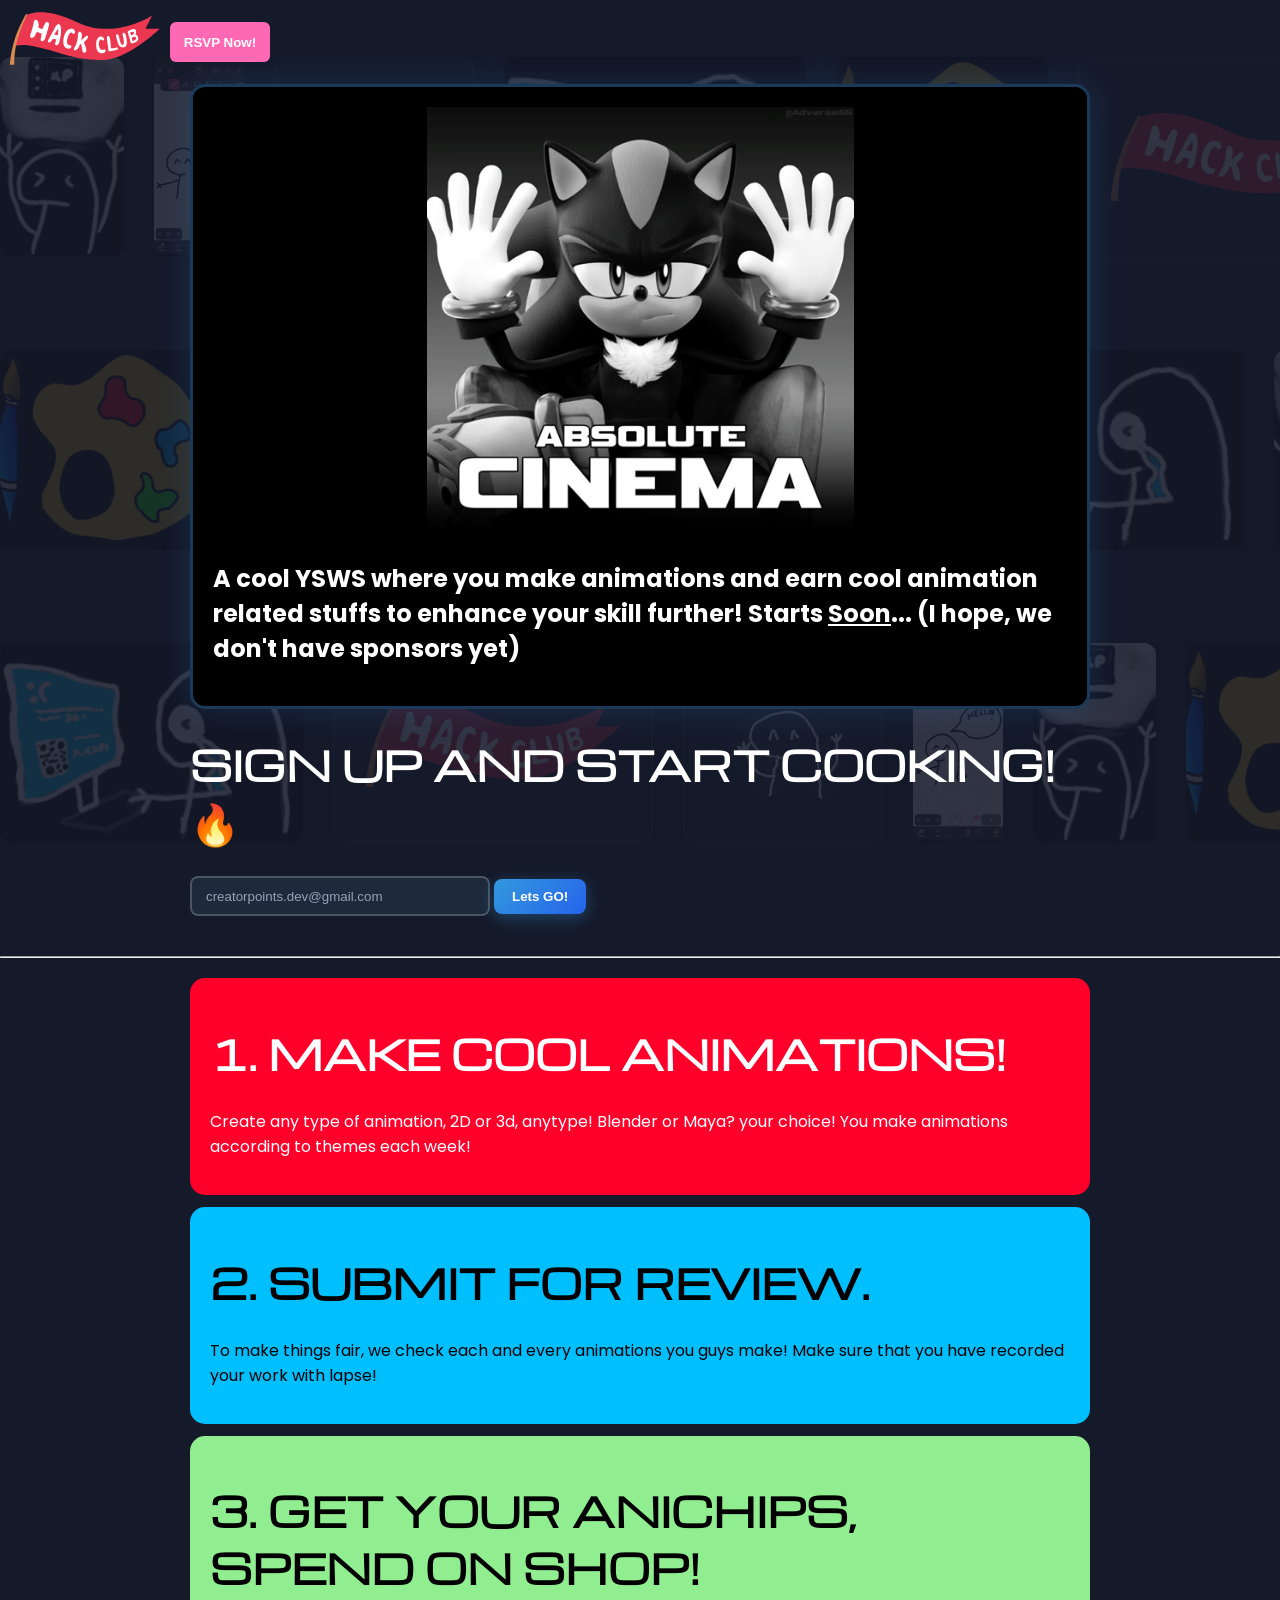
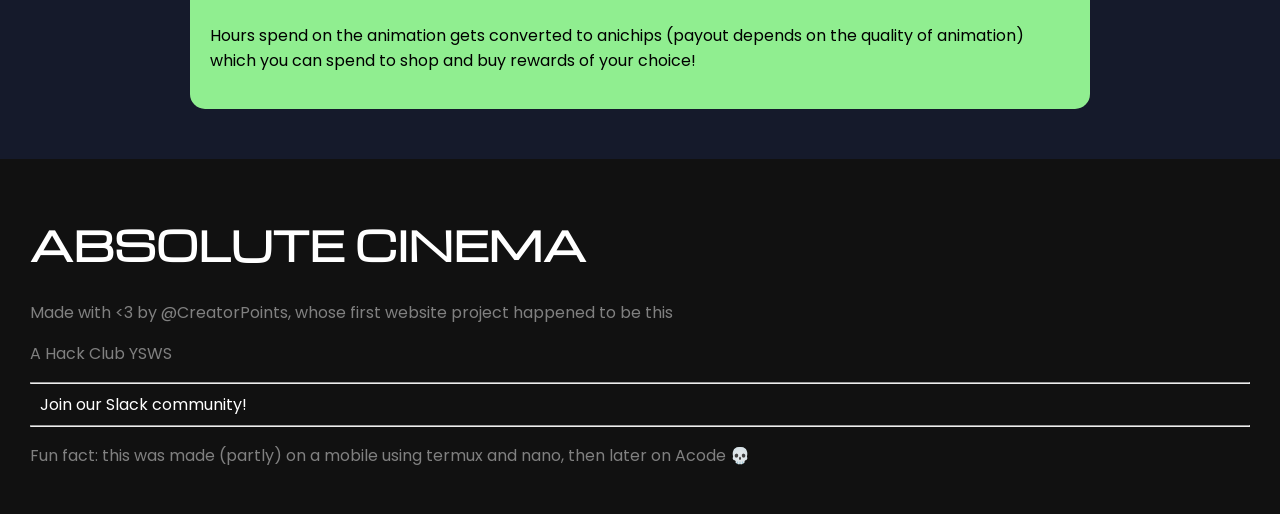
==== commit 529cb7e7: "Add Flork as RPG dialogue introducer and mascot notifier" ====
--- a/admin.html
+++ b/admin.html
@@ -111,6 +111,7 @@
     </div>
 
     <script src="emoji.js"></script>
+    <script src="flork.js"></script>
     <script src="authfetch.js"></script>
     <script src="admin.js"></script>
   </body>
--- a/dash.css
+++ b/dash.css
@@ -357,6 +357,12 @@
 .stat-card:hover strong {
   transform: scale(1.08);
   text-shadow: 0 0 20px rgba(77, 163, 255, 0.7);
+}
+
+.stat-card strong.stat-counting {
+  color: #60a5fa;
+  text-shadow: 0 0 22px rgba(96, 165, 250, 0.95), 0 0 35px rgba(59, 130, 246, 0.5);
+  transform: scale(1.08);
 }
 
 /* ==========================================================================
@@ -728,6 +734,14 @@
 .floating-balance-badge span {
   color: #38bdf8;
   font-weight: 700;
+  transition: all 0.25s cubic-bezier(0.16, 1, 0.3, 1);
+}
+
+.floating-balance-badge span.stat-counting {
+  color: #67e8f9;
+  text-shadow: 0 0 16px rgba(103, 232, 249, 0.95);
+  display: inline-block;
+  transform: scale(1.12);
 }
 
 @media (max-width: 800px) {
@@ -1455,4 +1469,382 @@
 @keyframes badgeGlowPulse {
   0%, 100% { transform: scale(1); }
   50% { transform: scale(1.04); }
+}
+
+/* ==========================================================================
+   Flork - RPG Dialogue Introducer & Notifier
+   ========================================================================== */
+body.flork-intro-open {
+  overflow: hidden !important;
+}
+
+.flork-dialogue-overlay {
+  position: fixed;
+  inset: 0;
+  z-index: 99999;
+  background: rgba(4, 8, 16, 0.78);
+  backdrop-filter: blur(14px) brightness(0.65);
+  -webkit-backdrop-filter: blur(14px) brightness(0.65);
+  display: flex;
+  align-items: center;
+  justify-content: center;
+  padding: 24px;
+  opacity: 0;
+  pointer-events: none;
+  transition: opacity 0.4s cubic-bezier(0.16, 1, 0.3, 1);
+}
+
+.flork-dialogue-overlay.active {
+  opacity: 1;
+  pointer-events: auto;
+}
+
+.flork-dialogue-card {
+  width: 100%;
+  max-width: 660px;
+  background: linear-gradient(135deg, rgba(15, 23, 42, 0.96) 0%, rgba(20, 29, 51, 0.94) 100%);
+  border: 2px solid rgba(77, 163, 255, 0.55);
+  border-radius: 20px;
+  box-shadow: 0 25px 60px rgba(0, 0, 0, 0.85), 0 0 45px rgba(77, 163, 255, 0.22);
+  position: relative;
+  padding: 28px 32px 24px;
+  transform: scale(0.92) translateY(24px);
+  transition: transform 0.4s cubic-bezier(0.16, 1, 0.3, 1), box-shadow 0.3s ease;
+  user-select: none;
+}
+
+.flork-dialogue-overlay.active .flork-dialogue-card {
+  transform: scale(1) translateY(0);
+}
+
+.flork-dialogue-card:hover {
+  border-color: rgba(77, 163, 255, 0.75);
+  box-shadow: 0 30px 70px rgba(0, 0, 0, 0.9), 0 0 55px rgba(77, 163, 255, 0.35);
+}
+
+/* Flork Mascot Perch on Top-Left of Card */
+.flork-mascot-perch {
+  position: absolute;
+  top: -64px;
+  left: 28px;
+  display: flex;
+  align-items: flex-end;
+  gap: 10px;
+  pointer-events: none;
+}
+
+.flork-character-img {
+  width: 92px;
+  height: 92px;
+  object-fit: contain;
+  filter: drop-shadow(0 8px 18px rgba(0, 0, 0, 0.8)) drop-shadow(0 0 16px rgba(255, 255, 255, 0.45));
+  animation: florkFloat 3s ease-in-out infinite;
+  transform-origin: bottom center;
+}
+
+.flork-character-img.talking {
+  animation: florkTalk 0.18s ease-in-out infinite alternate;
+}
+
+.flork-name-badge {
+  background: linear-gradient(135deg, rgba(30, 41, 59, 0.95), rgba(15, 23, 42, 0.95));
+  border: 1px solid rgba(77, 163, 255, 0.5);
+  border-radius: 9999px;
+  padding: 5px 14px;
+  font-family: 'Michroma', sans-serif;
+  font-size: 11px;
+  color: #38bdf8;
+  letter-spacing: 0.8px;
+  display: flex;
+  align-items: center;
+  gap: 6px;
+  box-shadow: 0 4px 14px rgba(0, 0, 0, 0.6);
+  margin-bottom: 8px;
+}
+
+.flork-name-sparkle {
+  font-size: 12px;
+  animation: coinSpin 3s ease-in-out infinite;
+}
+
+/* Card Header */
+.flork-card-header {
+  display: flex;
+  align-items: center;
+  justify-content: space-between;
+  padding-left: 95px; /* Leave breathing room for perched Flork badge */
+  padding-bottom: 12px;
+  border-bottom: 1px solid rgba(255, 255, 255, 0.08);
+}
+
+.flork-dialogue-title {
+  font-family: 'Michroma', sans-serif;
+  font-size: 11px;
+  color: #94a3b8;
+  letter-spacing: 1px;
+  text-transform: uppercase;
+}
+
+.flork-sound-btn {
+  background: rgba(255, 255, 255, 0.06);
+  border: 1px solid rgba(255, 255, 255, 0.12);
+  color: #cbd5e1;
+  border-radius: 8px;
+  padding: 4px 8px;
+  font-size: 14px;
+  cursor: pointer;
+  transition: all 0.2s ease;
+}
+
+.flork-sound-btn:hover {
+  background: rgba(77, 163, 255, 0.2);
+  border-color: #4DA3FF;
+  transform: scale(1.08);
+}
+
+/* Dialogue Body */
+.flork-dialogue-body {
+  min-height: 84px;
+  margin: 18px 0;
+  display: flex;
+  align-items: flex-start;
+  position: relative;
+  cursor: pointer;
+}
+
+.flork-dialogue-text {
+  margin: 0;
+  font-family: 'Poppins', sans-serif;
+  font-size: 18px;
+  font-weight: 500;
+  line-height: 1.7;
+  color: #f8fafc;
+  letter-spacing: 0.3px;
+  text-shadow: 0 2px 8px rgba(0, 0, 0, 0.5);
+  word-break: break-word;
+}
+
+.flork-rpg-cursor {
+  display: inline-block;
+  color: #38bdf8;
+  font-size: 14px;
+  margin-left: 8px;
+  opacity: 0;
+  vertical-align: baseline;
+  transition: opacity 0.2s ease;
+}
+
+.flork-rpg-cursor.visible {
+  opacity: 1;
+  animation: rpgBounce 0.75s ease-in-out infinite;
+}
+
+/* Card Footer */
+.flork-card-footer {
+  display: flex;
+  align-items: center;
+  justify-content: space-between;
+  padding-top: 14px;
+  border-top: 1px solid rgba(255, 255, 255, 0.08);
+}
+
+.flork-step-indicator {
+  font-family: 'Poppins', sans-serif;
+  font-size: 12px;
+  color: #64748b;
+  font-weight: 500;
+}
+
+.flork-btn-group {
+  display: flex;
+  align-items: center;
+  gap: 10px;
+}
+
+.flork-btn-skip {
+  background: transparent;
+  border: 1px solid rgba(255, 255, 255, 0.12);
+  color: #94a3b8;
+  font-family: 'Poppins', sans-serif;
+  font-size: 13px;
+  font-weight: 500;
+  border-radius: 8px;
+  padding: 8px 16px;
+  cursor: pointer;
+  transition: all 0.2s ease;
+}
+
+.flork-btn-skip:hover {
+  color: #f1f5f9;
+  border-color: rgba(255, 255, 255, 0.3);
+  background: rgba(255, 255, 255, 0.05);
+}
+
+.flork-btn-next {
+  background: linear-gradient(135deg, #2563eb, #38bdf8);
+  border: none;
+  color: white;
+  font-family: 'Michroma', sans-serif;
+  font-size: 12px;
+  letter-spacing: 0.5px;
+  border-radius: 8px;
+  padding: 9px 20px;
+  cursor: pointer;
+  box-shadow: 0 4px 16px rgba(37, 99, 235, 0.4);
+  transition: all 0.25s cubic-bezier(0.16, 1, 0.3, 1);
+}
+
+.flork-btn-next:hover {
+  transform: translateY(-2px) scale(1.03);
+  box-shadow: 0 6px 22px rgba(56, 189, 248, 0.6);
+}
+
+.flork-btn-next:active {
+  transform: translateY(1px) scale(0.97);
+}
+
+/* Keyframe animations for Flork */
+@keyframes florkFloat {
+  0%, 100% {
+    transform: translateY(0) rotate(0deg);
+  }
+  50% {
+    transform: translateY(-6px) rotate(1.5deg);
+  }
+}
+
+@keyframes florkTalk {
+  0% {
+    transform: translateY(0) scale(1);
+  }
+  100% {
+    transform: translateY(-3px) scale(1.04);
+  }
+}
+
+@keyframes rpgBounce {
+  0%, 100% {
+    transform: translateY(0);
+  }
+  50% {
+    transform: translateY(4px);
+  }
+}
+
+/* ==========================================================================
+   Flork Toast Notifier System (Mascot Notifications)
+   ========================================================================== */
+.flork-toast-container {
+  position: fixed;
+  bottom: 24px;
+  right: 24px;
+  z-index: 99998;
+  display: flex;
+  flex-direction: column;
+  gap: 14px;
+  max-width: 380px;
+  pointer-events: none;
+}
+
+.flork-toast-item {
+  pointer-events: auto;
+  display: flex;
+  align-items: flex-end;
+  gap: 12px;
+  transform: translateY(40px) scale(0.85);
+  opacity: 0;
+  transition: all 0.35s cubic-bezier(0.16, 1, 0.3, 1);
+  cursor: pointer;
+}
+
+.flork-toast-item.active {
+  transform: translateY(0) scale(1);
+  opacity: 1;
+}
+
+.flork-toast-item.leaving {
+  transform: translateX(60px) scale(0.85);
+  opacity: 0;
+}
+
+.flork-toast-mascot {
+  flex-shrink: 0;
+}
+
+.flork-toast-img {
+  width: 58px;
+  height: 58px;
+  object-fit: contain;
+  filter: drop-shadow(0 4px 12px rgba(0, 0, 0, 0.7)) drop-shadow(0 0 10px rgba(255, 255, 255, 0.4));
+  animation: florkFloat 3s ease-in-out infinite;
+}
+
+.flork-toast-bubble {
+  background: rgba(17, 24, 39, 0.94);
+  backdrop-filter: blur(12px);
+  -webkit-backdrop-filter: blur(12px);
+  border: 1px solid rgba(77, 163, 255, 0.4);
+  border-radius: 14px;
+  padding: 12px 16px;
+  box-shadow: 0 10px 30px rgba(0, 0, 0, 0.6), 0 0 20px rgba(77, 163, 255, 0.15);
+  color: #f1f5f9;
+  position: relative;
+  flex: 1;
+}
+
+.flork-toast-header {
+  display: flex;
+  align-items: center;
+  justify-content: space-between;
+  font-family: 'Michroma', sans-serif;
+  font-size: 11px;
+  color: #38bdf8;
+  margin-bottom: 4px;
+}
+
+.flork-toast-close {
+  background: none;
+  border: none;
+  color: #94a3b8;
+  font-size: 16px;
+  cursor: pointer;
+  padding: 0;
+  line-height: 1;
+}
+
+.flork-toast-close:hover {
+  color: white;
+}
+
+.flork-toast-message {
+  font-family: 'Poppins', sans-serif;
+  font-size: 13px;
+  line-height: 1.45;
+  color: #e2e8f0;
+}
+
+@media (max-width: 640px) {
+  .flork-dialogue-card {
+    padding: 24px 20px 18px;
+  }
+  .flork-mascot-perch {
+    left: 16px;
+    top: -54px;
+  }
+  .flork-character-img {
+    width: 74px;
+    height: 74px;
+  }
+  .flork-card-header {
+    padding-left: 78px;
+  }
+  .flork-dialogue-text {
+    font-size: 15px;
+  }
+  .flork-toast-container {
+    bottom: 16px;
+    right: 16px;
+    left: 16px;
+    max-width: none;
+  }
 }
